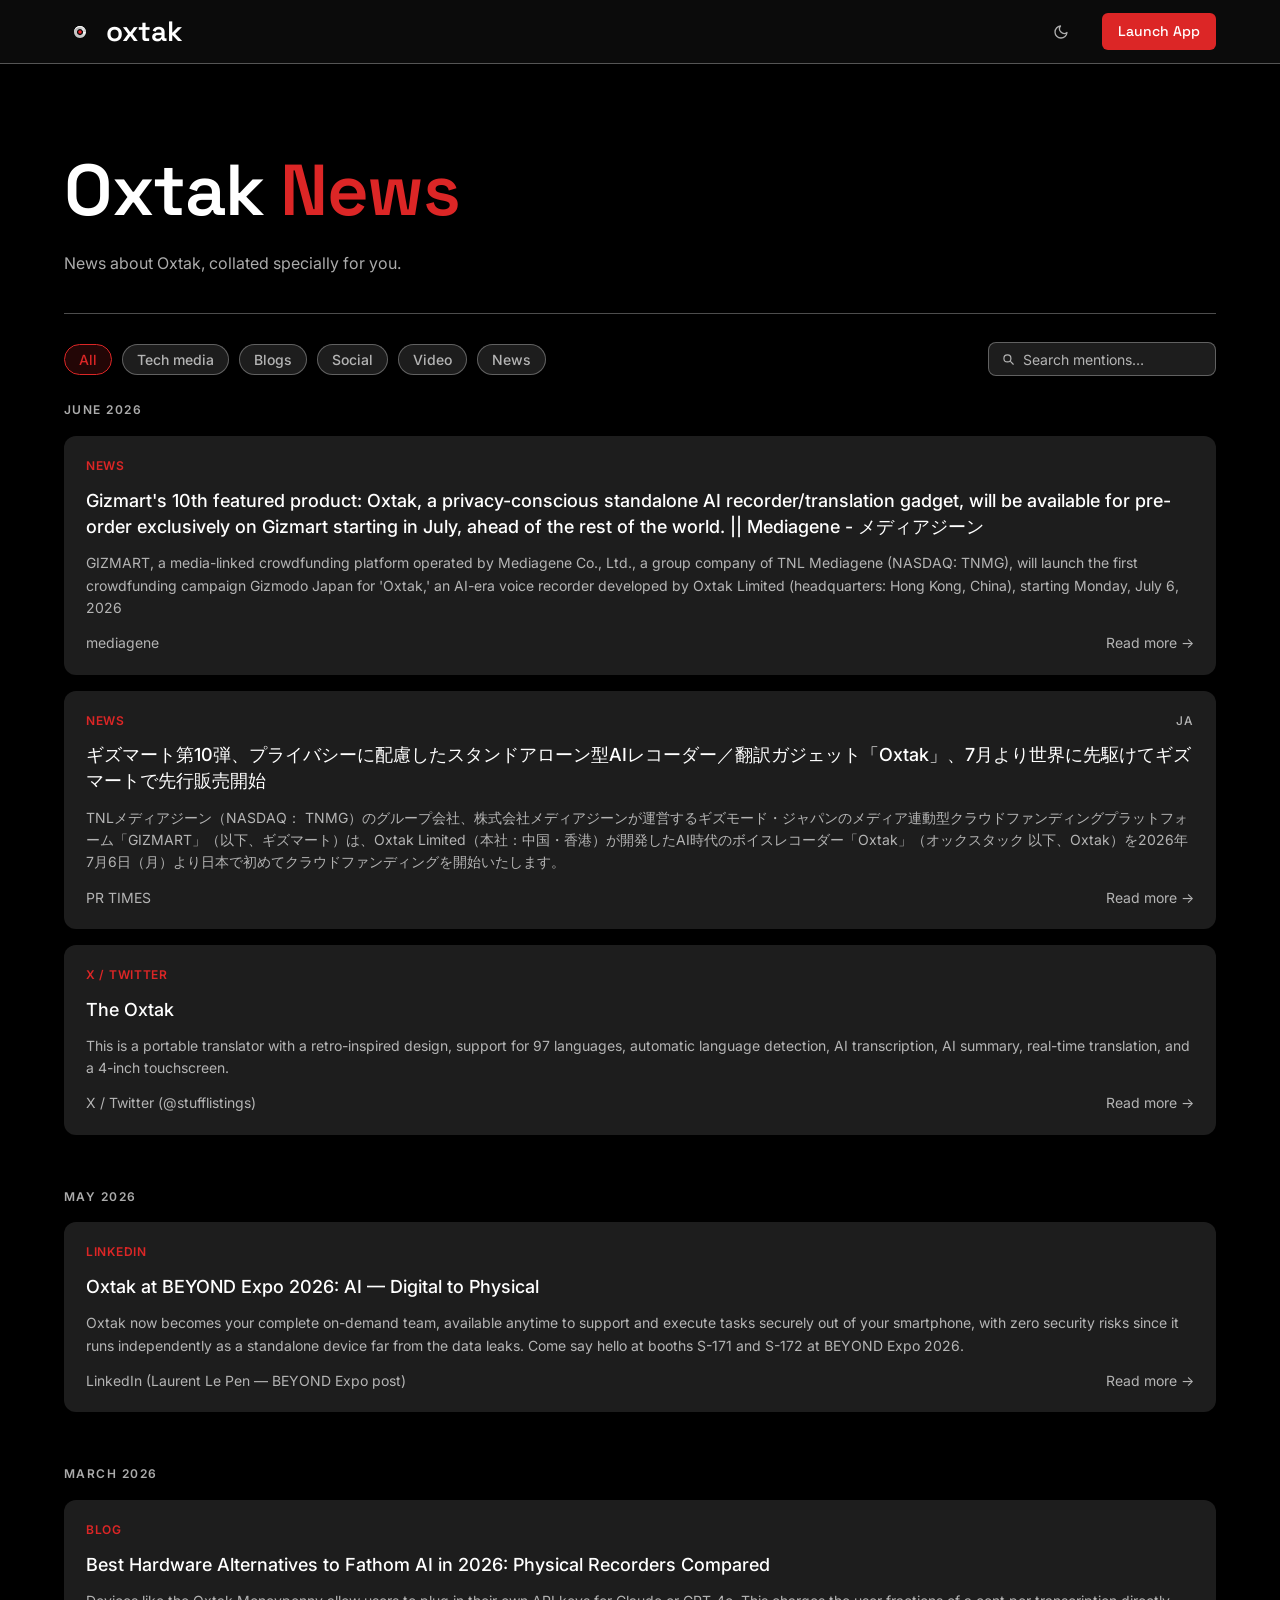
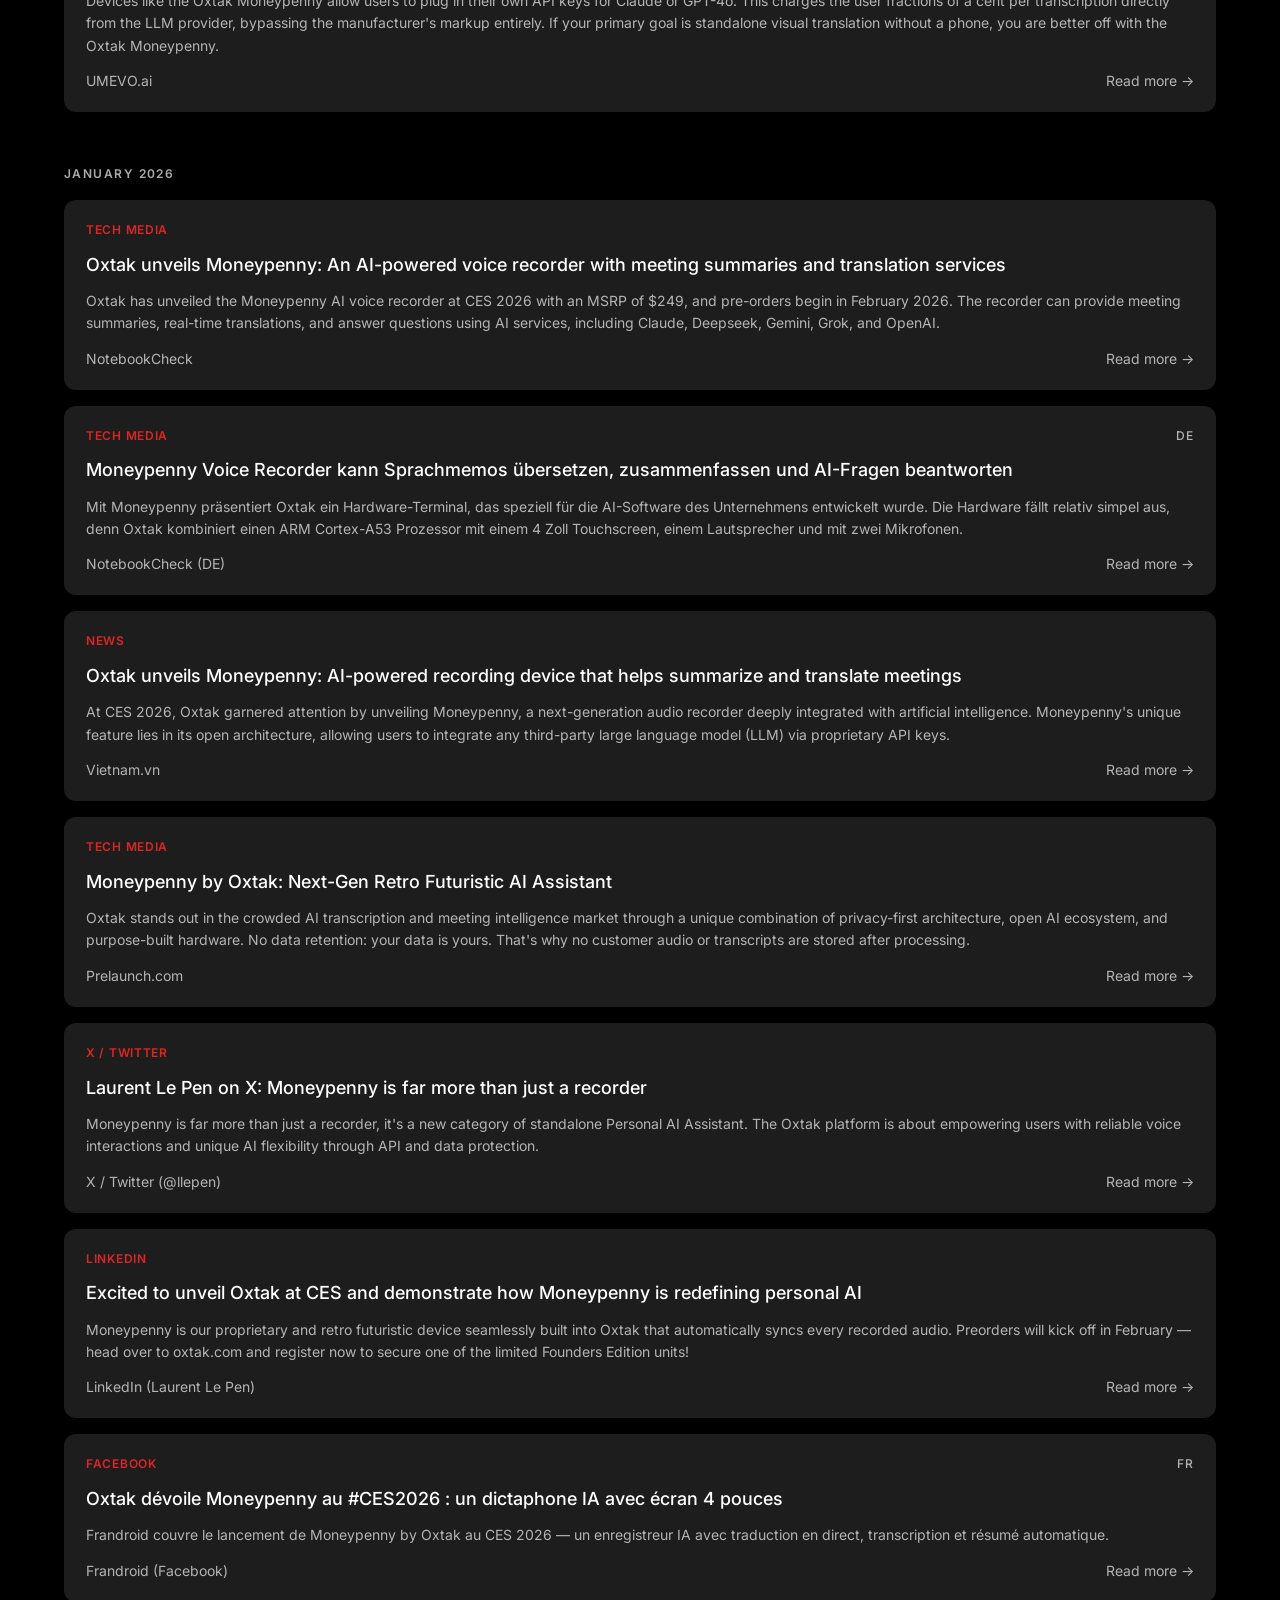
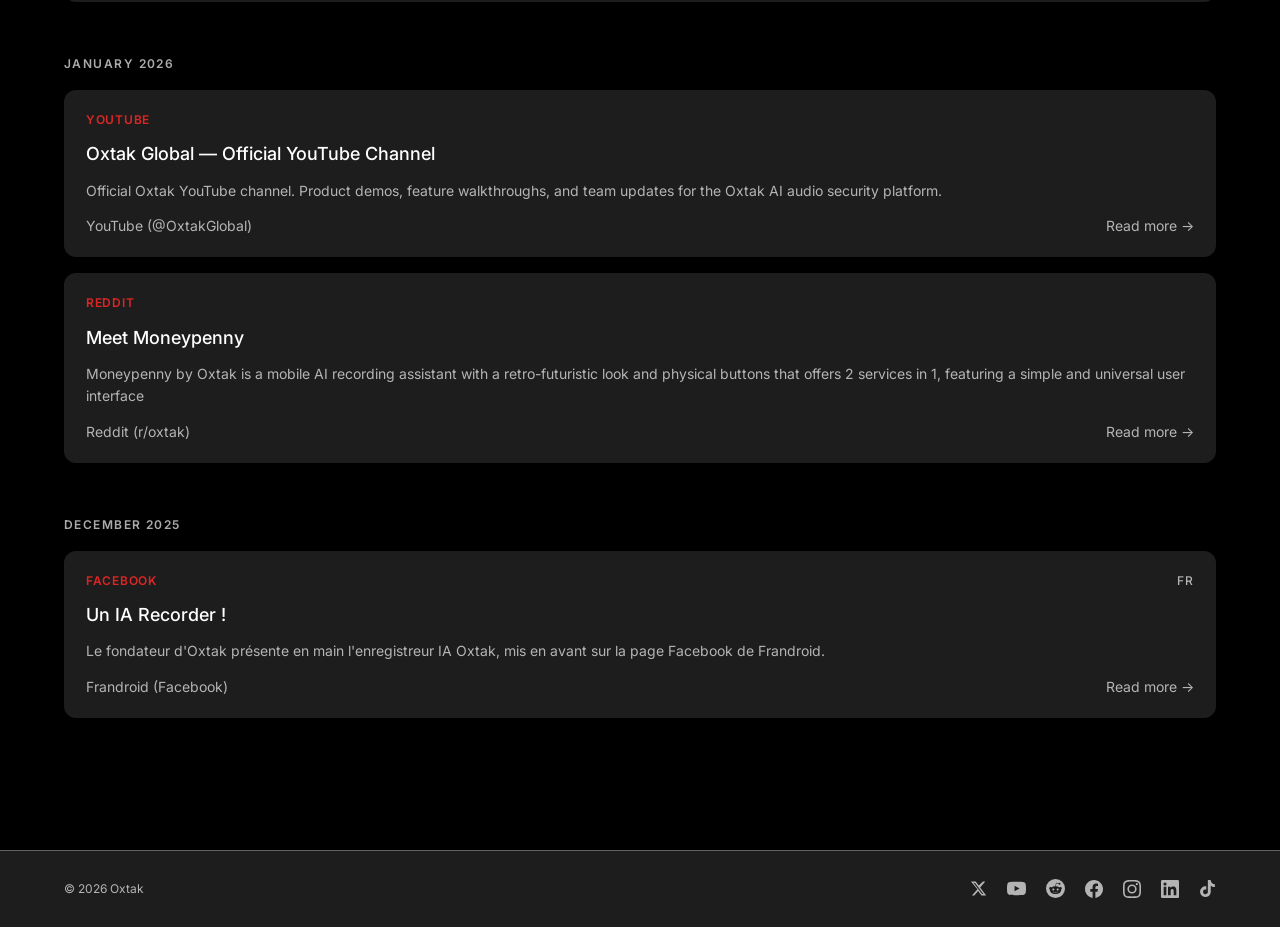
==== docs/index.html @ 86cb24f4 "rename public/ to docs/ for github pages" ====
<!DOCTYPE html>
<html lang="en">
<head>
  <meta charset="UTF-8">
  <meta name="viewport" content="width=device-width, initial-scale=1.0">
  <meta http-equiv="Content-Language" content="en">
  <meta name="google" content="notranslate">
  <title>Oxtak News</title>
  <link rel="preconnect" href="https://fonts.googleapis.com">
  <link rel="preconnect" href="https://fonts.gstatic.com" crossorigin>
  <link href="https://fonts.googleapis.com/css2?family=Inter:wght@300..700&family=Space+Grotesk:wght@300..700&display=swap" rel="stylesheet">
  <link rel="stylesheet" href="style.css">
</head>
<body>

<!-- Nav -->
<nav>
  <a href="https://oxtak.com" class="nav-logo">
    <img src="oxtak_logo.svg" class="logo-img" alt="Oxtak">
    oxtak
  </a>
  <div class="nav-links">
    <button class="theme-toggle" id="themeToggle" aria-label="Switch to light mode">
      <svg class="icon-sun" width="16" height="16" fill="none" viewBox="0 0 24 24" stroke="currentColor" stroke-width="2">
        <circle cx="12" cy="12" r="5"/>
        <path stroke-linecap="round" d="M12 2v2M12 20v2M4.22 4.22l1.42 1.42M18.36 18.36l1.42 1.42M2 12h2M20 12h2M4.22 19.78l1.42-1.42M18.36 5.64l1.42-1.42"/>
      </svg>
      <svg class="icon-moon" width="16" height="16" fill="none" viewBox="0 0 24 24" stroke="currentColor" stroke-width="2" style="display:none">
        <path stroke-linecap="round" stroke-linejoin="round" d="M21 12.79A9 9 0 1111.21 3 7 7 0 0021 12.79z"/>
      </svg>
    </button>
    <a href="https://app.oxtak.com" class="btn-launch">Launch App</a>
  </div>
</nav>

<div class="page">

  <!-- Hero -->
  <section class="hero">
    <div class="hero-eyebrow"></div>
    <h1>Oxtak <span>News</span></h1>
    <p class="hero-sub">
      News about Oxtak, collated specially for you.
    </p>
  </section>

  <!-- Filter bar -->
  <div class="filters">
    <button class="filter-btn active" onclick="setFilter('all',this)">All</button>
    <button class="filter-btn" onclick="setFilter('tech_media',this)">Tech media</button>
    <button class="filter-btn" onclick="setFilter('blog',this)">Blogs</button>
    <button class="filter-btn" onclick="setFilter('social',this)">Social</button>
    <button class="filter-btn" onclick="setFilter('video_youtube',this)">Video</button>
    <button class="filter-btn" onclick="setFilter('news',this)">News</button>
    <div class="filter-spacer"></div>
    <div class="search-wrap">
      <svg width="14" height="14" fill="none" viewBox="0 0 24 24" stroke="currentColor" stroke-width="2">
        <path stroke-linecap="round" stroke-linejoin="round" d="M21 21l-4.35-4.35M17 11A6 6 0 115 11a6 6 0 0112 0z"/>
      </svg>
      <input class="search-input" id="searchInput" type="text"
             placeholder="Search mentions…" oninput="applyFilters()">
    </div>
  </div>

  <!-- Timeline -->
  <div class="timeline" id="timeline"></div>

  <div class="empty-state" id="emptyState">
    <svg width="32" height="32" fill="none" viewBox="0 0 24 24" stroke="currentColor" stroke-width="1.5">
      <path stroke-linecap="round" stroke-linejoin="round" d="M9.172 16.172a4 4 0 015.656 0M9 10h.01M15 10h.01M21 12a9 9 0 11-18 0 9 9 0 0118 0z"/>
    </svg>
    <p>No mentions match your search.</p>
  </div>

</div>

<!-- Footer -->
<footer class="site-footer">
  <div class="page">
    <div class="footer-inner">
      <p class="footer-copy">© 2026 Oxtak</p>
      <div class="footer-socials">
        <a href="https://x.com/OxtakGlobal" class="social-link" target="_blank" rel="noopener noreferrer" aria-label="X">
          <svg width="17" height="17" viewBox="0 0 24 24" fill="currentColor"><path d="M18.244 2.25h3.308l-7.227 8.26 8.502 11.24H16.17l-4.714-6.231-5.401 6.231H2.744l7.73-8.835L1.254 2.25H8.08l4.259 5.623L18.244 2.25zm-1.161 17.52h1.833L7.084 4.126H5.117L17.083 19.77z"/></svg>
        </a>
        <a href="https://www.youtube.com/@OxtakGlobal" class="social-link" target="_blank" rel="noopener noreferrer" aria-label="YouTube">
          <svg width="19" height="19" viewBox="0 0 24 24" fill="currentColor"><path d="M23.498 6.186a3.016 3.016 0 0 0-2.122-2.136C19.505 3.545 12 3.545 12 3.545s-7.505 0-9.377.505A3.017 3.017 0 0 0 .502 6.186C0 8.07 0 12 0 12s0 3.93.502 5.814a3.016 3.016 0 0 0 2.122 2.136c1.871.505 9.376.505 9.376.505s7.505 0 9.377-.505a3.015 3.015 0 0 0 2.122-2.136C24 15.93 24 12 24 12s0-3.93-.502-5.814zM9.545 15.568V8.432L15.818 12l-6.273 3.568z"/></svg>
        </a>
        <a href="https://www.reddit.com/r/oxtak/" class="social-link" target="_blank" rel="noopener noreferrer" aria-label="Reddit">
          <svg width="19" height="19" viewBox="0 0 24 24" fill="currentColor"><path d="M12 0A12 12 0 0 0 0 12a12 12 0 0 0 12 12 12 12 0 0 0 12-12A12 12 0 0 0 12 0zm5.01 4.744c.688 0 1.25.561 1.25 1.249a1.25 1.25 0 0 1-2.498.056l-2.597-.547-.8 3.747c1.824.07 3.48.632 4.674 1.488.308-.309.73-.491 1.207-.491.968 0 1.754.786 1.754 1.754 0 .716-.435 1.333-1.01 1.614a3.111 3.111 0 0 1 .042.52c0 2.694-3.13 4.87-7.004 4.87-3.874 0-7.004-2.176-7.004-4.87 0-.183.015-.366.043-.534A1.748 1.748 0 0 1 4.028 12c0-.968.786-1.754 1.754-1.754.463 0 .898.196 1.207.49 1.207-.883 2.878-1.43 4.744-1.487l.885-4.182a.342.342 0 0 1 .14-.197.35.35 0 0 1 .238-.042l2.906.617a1.214 1.214 0 0 1 1.108-.701zM9.25 12C8.561 12 8 12.562 8 13.25c0 .687.561 1.248 1.25 1.248.687 0 1.248-.561 1.248-1.249 0-.688-.561-1.249-1.249-1.249zm5.5 0c-.687 0-1.248.561-1.248 1.25 0 .687.561 1.248 1.249 1.248.688 0 1.249-.561 1.249-1.249 0-.687-.562-1.249-1.25-1.249zm-5.466 3.99a.327.327 0 0 0-.231.094.33.33 0 0 0 0 .463c.842.842 2.484.913 2.961.913.477 0 2.105-.056 2.961-.913a.361.361 0 0 0 .029-.463.33.33 0 0 0-.464 0c-.547.533-1.684.73-2.512.73-.828 0-1.979-.196-2.512-.73a.326.326 0 0 0-.232-.095z"/></svg>
        </a>
        <a href="https://www.facebook.com/oxtak" class="social-link" target="_blank" rel="noopener noreferrer" aria-label="Facebook">
          <svg width="18" height="18" viewBox="0 0 24 24" fill="currentColor"><path d="M24 12.073c0-6.627-5.373-12-12-12s-12 5.373-12 12c0 5.99 4.388 10.954 10.125 11.854v-8.385H7.078v-3.47h3.047V9.43c0-3.007 1.792-4.669 4.533-4.669 1.312 0 2.686.235 2.686.235v2.953H15.83c-1.491 0-1.956.925-1.956 1.874v2.25h3.328l-.532 3.47h-2.796v8.385C19.612 23.027 24 18.062 24 12.073z"/></svg>
        </a>
        <a href="https://www.instagram.com/oxtak" class="social-link" target="_blank" rel="noopener noreferrer" aria-label="Instagram">
          <svg width="18" height="18" viewBox="0 0 24 24" fill="currentColor"><path d="M12 2.163c3.204 0 3.584.012 4.85.07 3.252.148 4.771 1.691 4.919 4.919.058 1.265.069 1.645.069 4.849 0 3.205-.012 3.584-.069 4.849-.149 3.225-1.664 4.771-4.919 4.919-1.266.058-1.644.07-4.85.07-3.204 0-3.584-.012-4.849-.07-3.26-.149-4.771-1.699-4.919-4.92-.058-1.265-.07-1.644-.07-4.849 0-3.204.013-3.583.07-4.849.149-3.227 1.664-4.771 4.919-4.919 1.266-.057 1.645-.069 4.849-.069zM12 0C8.741 0 8.333.014 7.053.072 2.695.272.273 2.69.073 7.052.014 8.333 0 8.741 0 12c0 3.259.014 3.668.072 4.948.2 4.358 2.618 6.78 6.98 6.98C8.333 23.986 8.741 24 12 24c3.259 0 3.668-.014 4.948-.072 4.354-.2 6.782-2.618 6.979-6.98.059-1.28.073-1.689.073-4.948 0-3.259-.014-3.667-.072-4.947-.196-4.354-2.617-6.78-6.979-6.98C15.668.014 15.259 0 12 0zm0 5.838a6.162 6.162 0 1 0 0 12.324 6.162 6.162 0 0 0 0-12.324zM12 16a4 4 0 1 1 0-8 4 4 0 0 1 0 8zm6.406-11.845a1.44 1.44 0 1 0 0 2.881 1.44 1.44 0 0 0 0-2.881z"/></svg>
        </a>
        <a href="https://www.linkedin.com/company/oxtakglobal/" class="social-link" target="_blank" rel="noopener noreferrer" aria-label="LinkedIn">
          <svg width="18" height="18" viewBox="0 0 24 24" fill="currentColor"><path d="M20.447 20.452h-3.554v-5.569c0-1.328-.027-3.037-1.852-3.037-1.853 0-2.136 1.445-2.136 2.939v5.667H9.351V9h3.414v1.561h.046c.477-.9 1.637-1.85 3.37-1.85 3.601 0 4.267 2.37 4.267 5.455v6.286zM5.337 7.433a2.062 2.062 0 0 1-2.063-2.065 2.064 2.064 0 1 1 2.063 2.065zm1.782 13.019H3.555V9h3.564v11.452zM22.225 0H1.771C.792 0 0 .774 0 1.729v20.542C0 23.227.792 24 1.771 24h20.451C23.2 24 24 23.227 24 22.271V1.729C24 .774 23.2 0 22.222 0h.003z"/></svg>
        </a>
        <a href="https://www.tiktok.com/@oxtakglobal" class="social-link" target="_blank" rel="noopener noreferrer" aria-label="TikTok">
          <svg width="17" height="17" viewBox="0 0 24 24" fill="currentColor"><path d="M12.525.02c1.31-.02 2.61-.01 3.91-.02.08 1.53.63 3.09 1.75 4.17 1.12 1.11 2.7 1.62 4.24 1.79v4.03c-1.44-.05-2.89-.35-4.2-.97-.57-.26-1.1-.59-1.62-.93-.01 2.92.01 5.84-.02 8.75-.08 1.4-.54 2.79-1.35 3.94-1.31 1.92-3.58 3.17-5.91 3.21-1.43.08-2.86-.31-4.08-1.03-2.02-1.19-3.44-3.37-3.65-5.71-.02-.5-.03-1-.01-1.49.18-1.9 1.12-3.72 2.58-4.96 1.66-1.44 3.98-2.13 6.15-1.72.02 1.48-.04 2.96-.04 4.44-.99-.32-2.15-.23-3.02.37-.63.41-1.11 1.04-1.36 1.75-.21.51-.15 1.07-.14 1.61.24 1.64 1.82 3.02 3.5 2.87 1.12-.01 2.19-.66 2.77-1.61.19-.33.4-.67.41-1.06.1-1.79.06-3.57.07-5.36.01-4.03-.01-8.05.02-12.07z"/></svg>
        </a>
      </div>
    </div>
  </div>
</footer>

<!-- Data file generated by build_blog.py (do not edit manually) -->
<script src="oxtak_data.js"></script>

<!-- Page logic -->
<script src="app.js"></script>

</body>
</html>
---- docs/style.css ----
:root {
  --bg:           #000000;
  --bg2:          #1d1d1d;
  --bg3:          #1d1d1d67;
  --border:       rgba(255,255,255,0.3);
  --border-hover: rgba(255,255,255,0.67);
  --red:          #dc2626;
  --red-dim:      rgba(232,40,42,0.15);
  --white:        #ffffff;
  --white-btn:    #ffffff;
  --muted:        rgba(255,255,255,0.67);
  --font:         "Inter", sans-serif;
  --font-heading: "Space Grotesk", sans-serif;
  --mono:         'SF Mono', 'Fira Code', Consolas, monospace;
}

/* --- Light mode --- */
html.light {
  --bg:           #FFFFFF;
  --bg2:          #FAFAFA;
  --bg3:          #fafafa67;
  --border:       rgba(0,0,0,0.12);
  --border-hover: rgba(0,0,0,0.35);
  --red-dim:      rgba(220,38,38,0.10);
  --white:        #1A1A1A;
  --white-btn:    #ffffff;
  --muted:        #525252;
}

*, *::before, *::after {
  box-sizing: border-box;
  margin: 0;
  padding: 0;
}

html {
  scroll-behavior: smooth;
}

body {
  background: var(--bg);
  color: var(--white);
  font-family: var(--font);
  font-size: 14px;
  line-height: 1.65;
  -webkit-font-smoothing: antialiased;
}

/* --- Nav --- */
nav {
  font-family: var(--font-heading);
  position: sticky;
  top: 0;
  z-index: 100;
  background: var(--bg3);
  backdrop-filter: blur(4px);
  -webkit-backdrop-filter: blur(12px);
  border-bottom: 0.5px solid var(--border);
  display: flex;
  align-items: center;
  justify-content: space-between;
  padding: 0 clamp(1.5rem, 5vw, 4rem);
  height: 64px;
}

.nav-logo {
  display: flex;
  align-items: center;
  gap: 10px;
  text-decoration: none;
  color: var(--white);
  font-size: 28px;
  font-weight: 600;
  letter-spacing: -0.3px;
}

.logo-img {
  height: 32px;
  width: auto;
  flex-shrink: 0;
}

.nav-links {
  display: flex;
  gap: 1.5rem;
  align-items: center;
  opacity: 1;
}

.nav-links a {
  color: var(--muted);
  text-decoration: none;
  font-size: 14px;
  transition: color .15s;
}

.nav-links a:hover {
  color: var(--white-btn);
}

.theme-toggle {
  background: none;
  border: 0;
  color: var(--muted);
  width: 34px;
  height: 34px;
  border-radius: 8px;
  cursor: pointer;
  display: flex;
  align-items: center;
  justify-content: center;
  flex-shrink: 0;
}

.theme-toggle:hover {
  color: var(--white);
  background: var(--border);
  opacity: 0.67;
}

.nav-links .btn-launch {
  background: var(--red);
  color: var(--white-btn);
  padding: 7px 16px;
  border-radius: 6px;
  font-size: 14px;
  font-weight: 500;
}

.nav-links .btn-launch:hover {
  opacity: 0.9;
}

/* --- Page wrapper --- */
.page {
  max-width: 1320px;
  margin: 0 auto;
  padding: 0 clamp(1.5rem, 5vw, 4rem);
}

/* --- Hero --- */
.hero {
  padding: 64px 0 36px;
  border-bottom: 0.5px solid var(--border);
}

.hero-eyebrow {  /* currently not in use */
  display: inline-flex;
  align-items: center;
  gap: 8px;
  font-size: 18px;
  font-weight: 500;
  letter-spacing: 0.12em;
  text-transform: uppercase;
  color: var(--red);
  margin-bottom: 8px;
}

.hero h1 {
  font-family: var(--font-heading);
  font-size: 72px;
  font-weight: 600;
  letter-spacing: -1.5px;
  line-height: 1.1;
  color: var(--white);
  margin-bottom: 20px;
}

.hero h1 span {
  color: var(--red);
}

.hero-sub {
  font-size: 16px;
  color: var(--muted);
  max-width: 580px;
  line-height: 1.7;
}

/* --- Filter bar --- */
.filters {
  display: flex;
  align-items: center;
  gap: 10px;
  padding: 28px 0 24px;
  flex-wrap: wrap;
}

.filter-btn {
  background: var(--bg2);
  border: 0.5px solid var(--border);
  color: var(--muted);
  font-size: 14px;
  font-weight: 500;
  padding: 6px 14px;
  border-radius: 100px;
  cursor: pointer;
  transition: all 0.15s;
  font-family: var(--font);
  white-space: nowrap;
}

.filter-btn:hover {
  border-color: var(--border-hover);
  color: var(--white);
}

.filter-btn.active {
  background: var(--red-dim);
  border-color: var(--red);
  color: var(--red);
}

.filter-spacer {
  flex: 1;
}

.search-wrap {
  display: flex;
  align-items: center;
  gap: 8px;
  background: var(--bg2);
  border: 0.5px solid var(--border);
  border-radius: 8px;
  padding: 0 12px;
  height: 34px;
  transition: border-color 0.15s;
}

.search-wrap:focus-within {
  border-color: var(--border-hover);
}

.search-wrap svg {
  color: var(--muted);
  flex-shrink: 0;
}

.search-input {
  background: transparent;
  border: none;
  outline: none;
  color: var(--white);
  font-size: 14px;
  font-family: var(--font);
  width: 180px;
}

.search-input::placeholder {
  color: var(--muted);
}

/* --- Timeline / cards --- */
.timeline {
  padding-bottom: 80px;
}

.timeline-group {
  margin-bottom: 52px;
}

.timeline-month {
  font-size: 12px;
  font-weight: 600;
  letter-spacing: 0.12em;
  text-transform: uppercase;
  color: var(--muted);
  margin-bottom: 16px;
  display: flex;
  align-items: center;
  gap: 12px;
}

.card-grid {
  display: grid;
  grid-template-columns: repeat(auto-fill, minmax(min(700px, 100%), 1fr));
  gap: 16px;
}

.mention-card {
  background: var(--bg2);
  border-radius: 12px;
  padding: 20px 22px;
  text-decoration: none;
  display: flex;
  flex-direction: column;
  gap: 12px;
  transition: transform 0.1s;
  cursor: pointer;
}

.mention-card:hover {
  transform: translateY(-1.67px);
}

.card-header {
  display: flex;
  align-items: center;
  gap: 10px;
}

.source-badge {
  display: inline-flex;
  align-items: center;
  gap: 5px;
  font-size: 12px;
  font-weight: 600;
  letter-spacing: 0.06em;
  text-transform: uppercase;
  color: var(--red);
}

.lang-tag {
  margin-left: auto;
  font-size: 12px;
  font-weight: 500;
  color: var(--muted);
  letter-spacing: 0.08em;
  text-transform: uppercase;
}

.card-title {
  font-size: 18px;
  font-weight: 500;
  color: var(--white);
  line-height: 1.45;
  display: -webkit-box;
  -webkit-line-clamp: 2;
  -webkit-box-orient: vertical;
  overflow: hidden;
}

.card-snippet {
  font-size: 14px;
  color: var(--muted);
  line-height: 1.6;
  display: -webkit-box;
  -webkit-line-clamp: 3;
  -webkit-box-orient: vertical;
  overflow: hidden;
}

.card-footer {
  display: flex;
  align-items: center;
  justify-content: space-between;
  margin-top: auto;
}

.card-source {
  font-size: 14px;
  color: var(--muted);
}

.card-arrow {
  color: var(--muted);
  font-size: 14px;
}

.mention-card:hover .card-arrow {
  color: var(--white);
}

/* --- Empty state --- */
.empty-state {
  text-align: center;
  padding: 72px 0;
  color: var(--muted);
  display: none;
}

.empty-state svg {
  margin-bottom: 16px;
  opacity: 0.3;
}

.empty-state p {
  font-size: 14px;
}

/* --- Footer --- */
.site-footer {
  background: var(--bg2);
  border-top: 0.5px solid var(--border);
}

.footer-inner {
  display: flex;
  align-items: center;
  justify-content: space-between;
  flex-wrap: wrap;
  gap: 16px;
  padding: 28px 0;
}

.footer-copy {
  font-size: 12px;
  color: var(--muted);
}

.footer-socials {
  display: flex;
  align-items: center;
  gap: 20px;
}

.social-link {
  color: var(--muted);
  display: flex;
  align-items: center;
  text-decoration: none;
  transition: color 0.15s;
}

.social-link:hover {
  color: var(--white);
}

/* --- Responsive --- */
@media (max-width: 900px) {
  .hero h1 {
    font-size: 52px;
    letter-spacing: -1px;
  }
  .card-grid {
    grid-template-columns: 1fr;
  }
}

@media (max-width: 680px) {
  .nav-links a:not(.btn-launch) {
    display: none;
  }
  .hero {
    padding: 48px 0 36px;
  }
  .hero h1 {
    font-size: 40px;
    font-weight: 600;
  }
  .filters {
    gap: 8px;
  }
  .filter-spacer {
    display: none;
  }
  .search-wrap {
    width: 100%;
  }
  .search-input {
    width: 100%;
  }
}
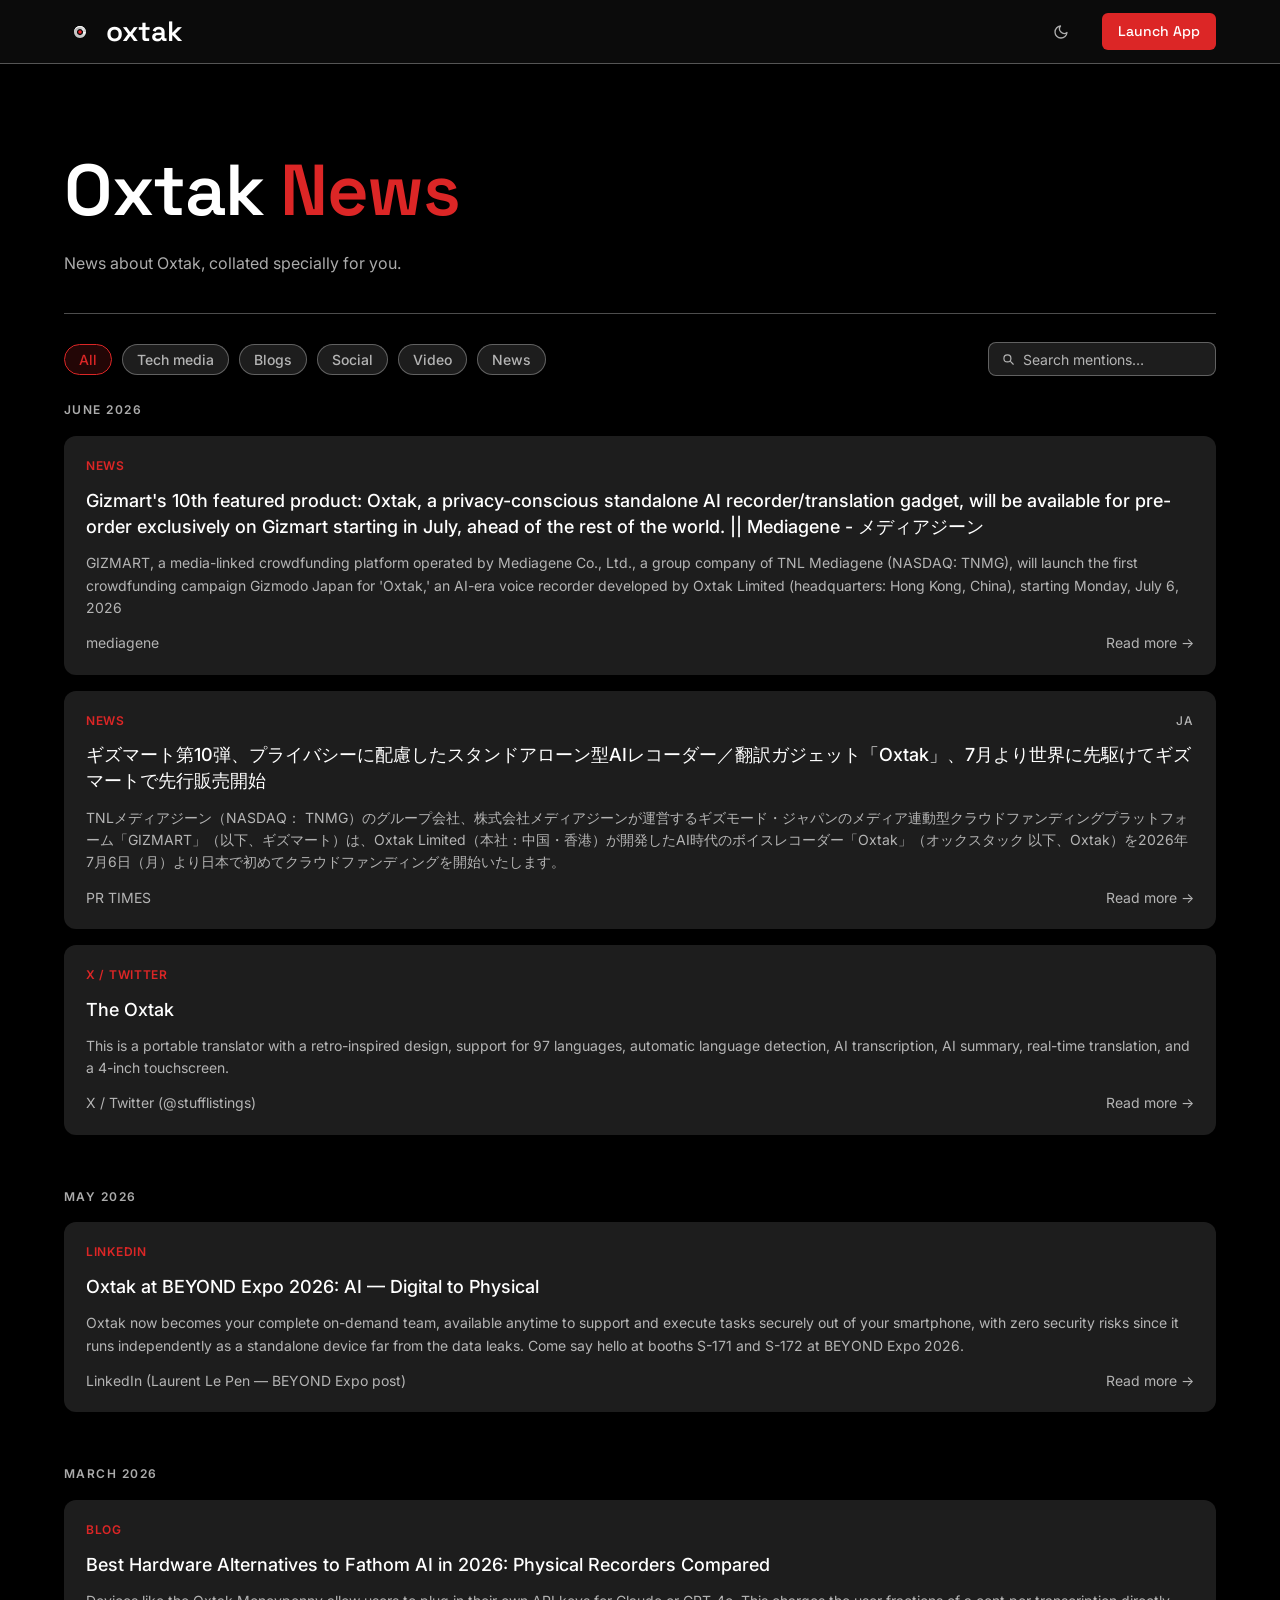
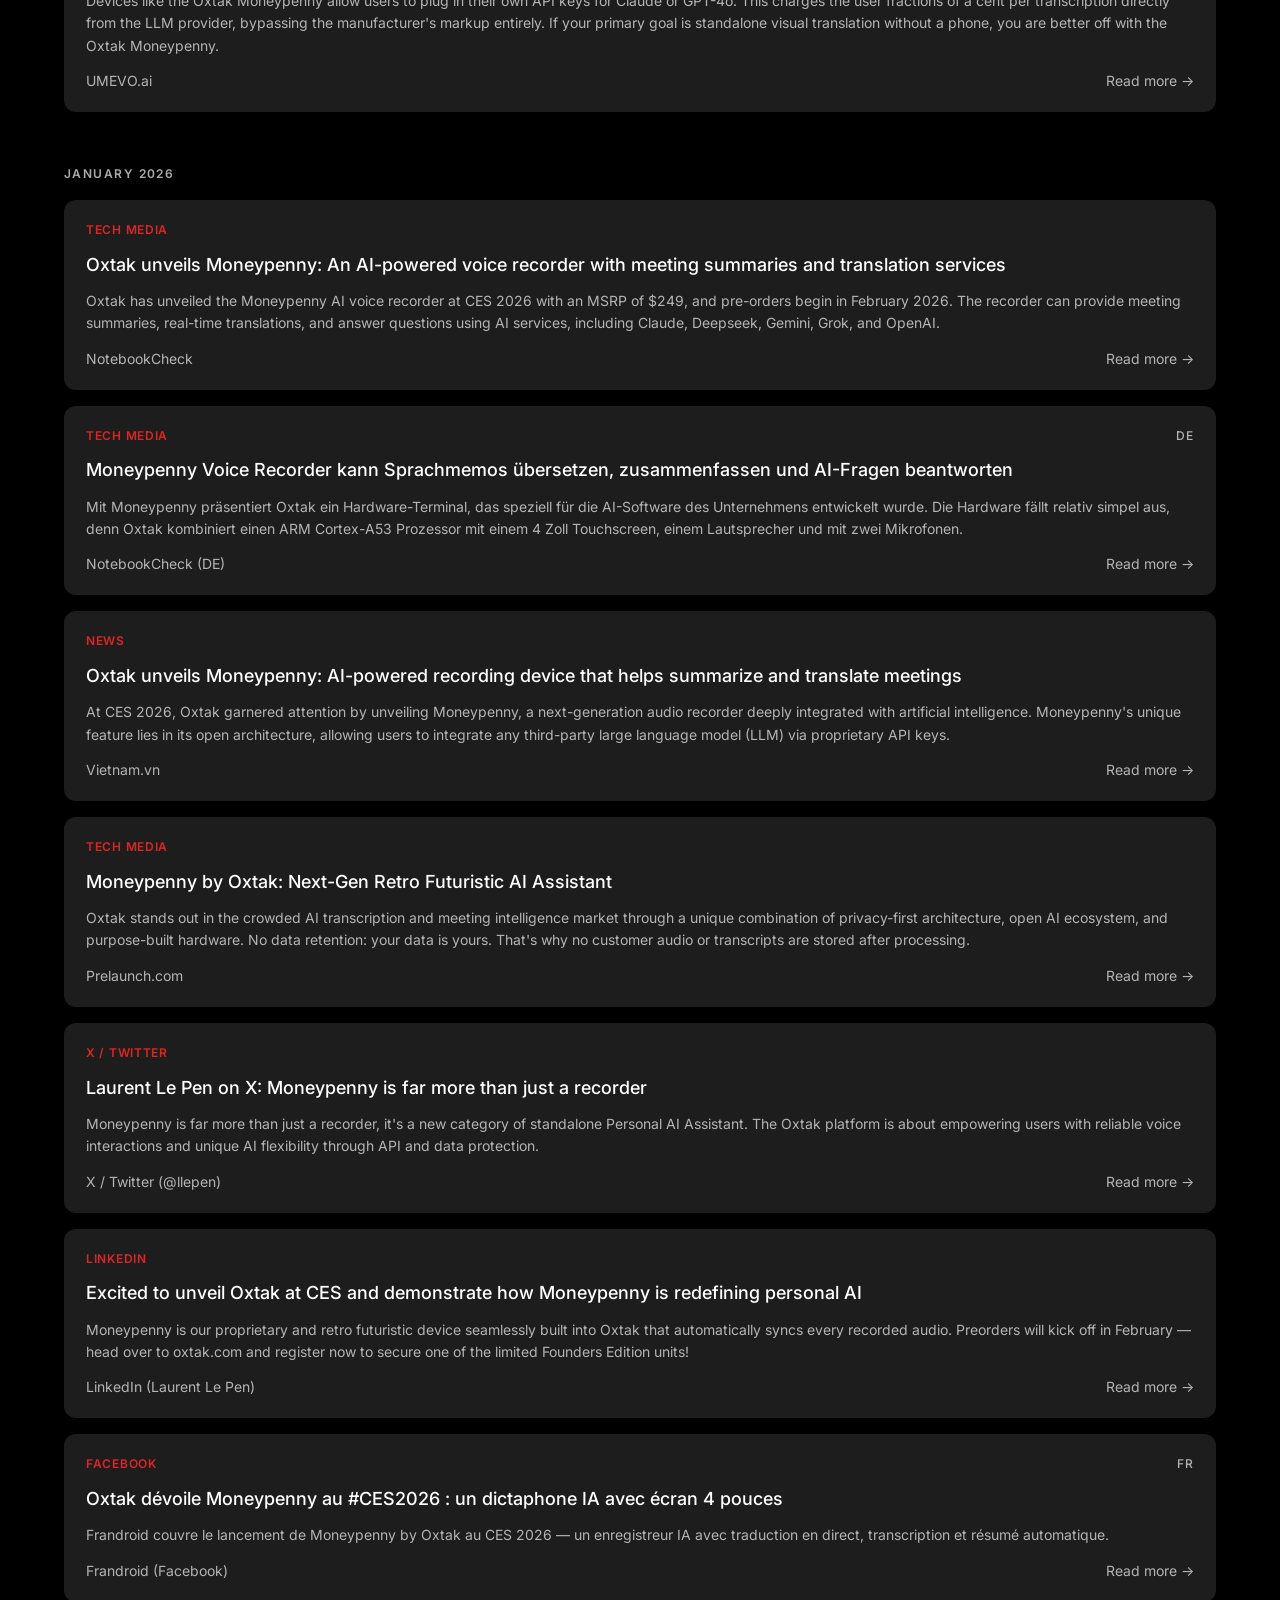
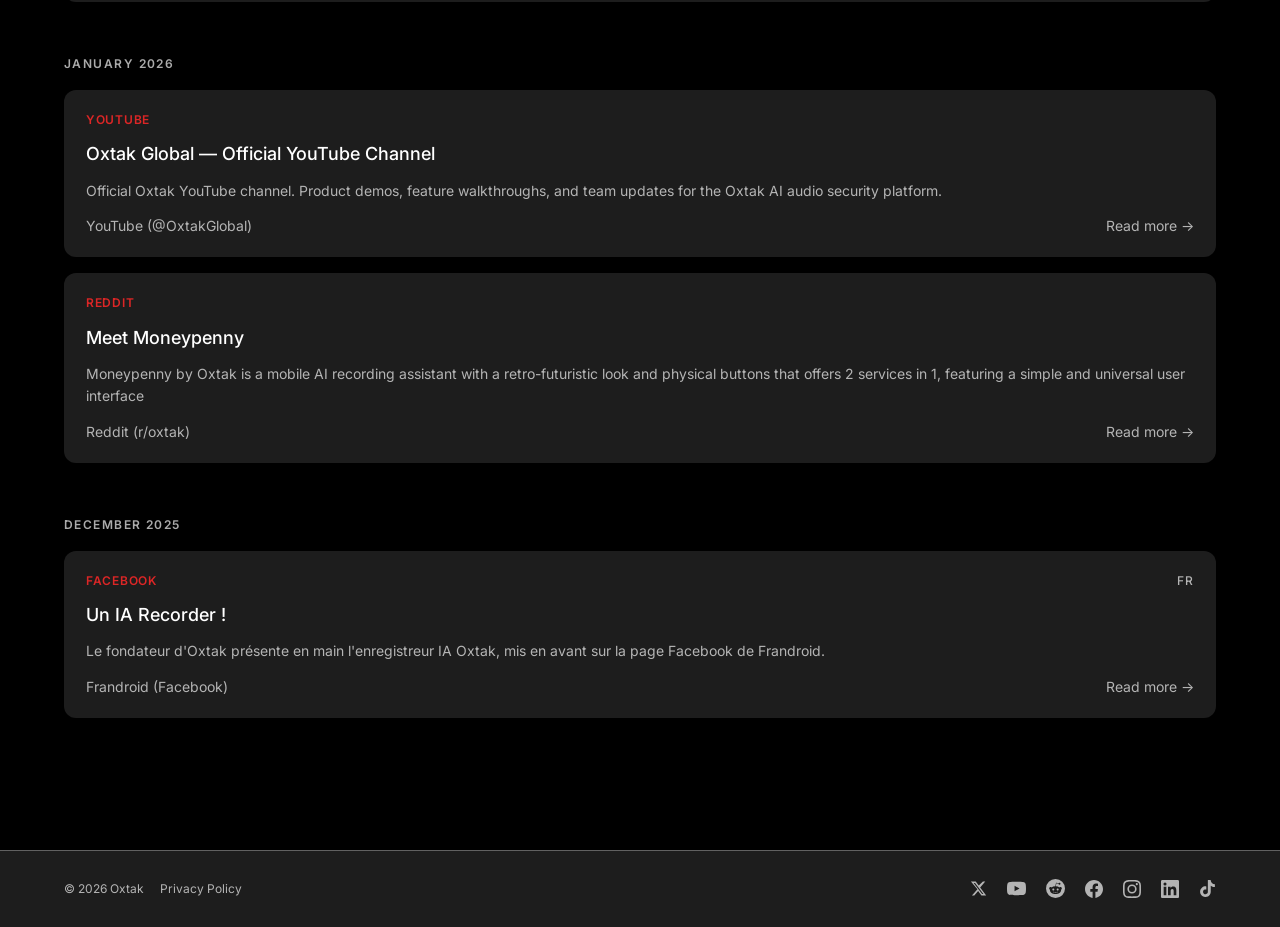
==== commit 0f820195: "added privacy policy in footer" ====
--- a/docs/index.html
+++ b/docs/index.html
@@ -78,7 +78,10 @@
 <footer class="site-footer">
   <div class="page">
     <div class="footer-inner">
-      <p class="footer-copy">© 2026 Oxtak</p>
+      <div style="display:flex;align-items:center;gap:16px;">
+        <p class="footer-copy">© 2026 Oxtak</p>
+        <a href="https://oxtak.com/policies/privacy-policy" class="footer-copy" style="text-decoration:none;">Privacy Policy</a>
+      </div>
       <div class="footer-socials">
         <a href="https://x.com/OxtakGlobal" class="social-link" target="_blank" rel="noopener noreferrer" aria-label="X">
           <svg width="17" height="17" viewBox="0 0 24 24" fill="currentColor"><path d="M18.244 2.25h3.308l-7.227 8.26 8.502 11.24H16.17l-4.714-6.231-5.401 6.231H2.744l7.73-8.835L1.254 2.25H8.08l4.259 5.623L18.244 2.25zm-1.161 17.52h1.833L7.084 4.126H5.117L17.083 19.77z"/></svg>
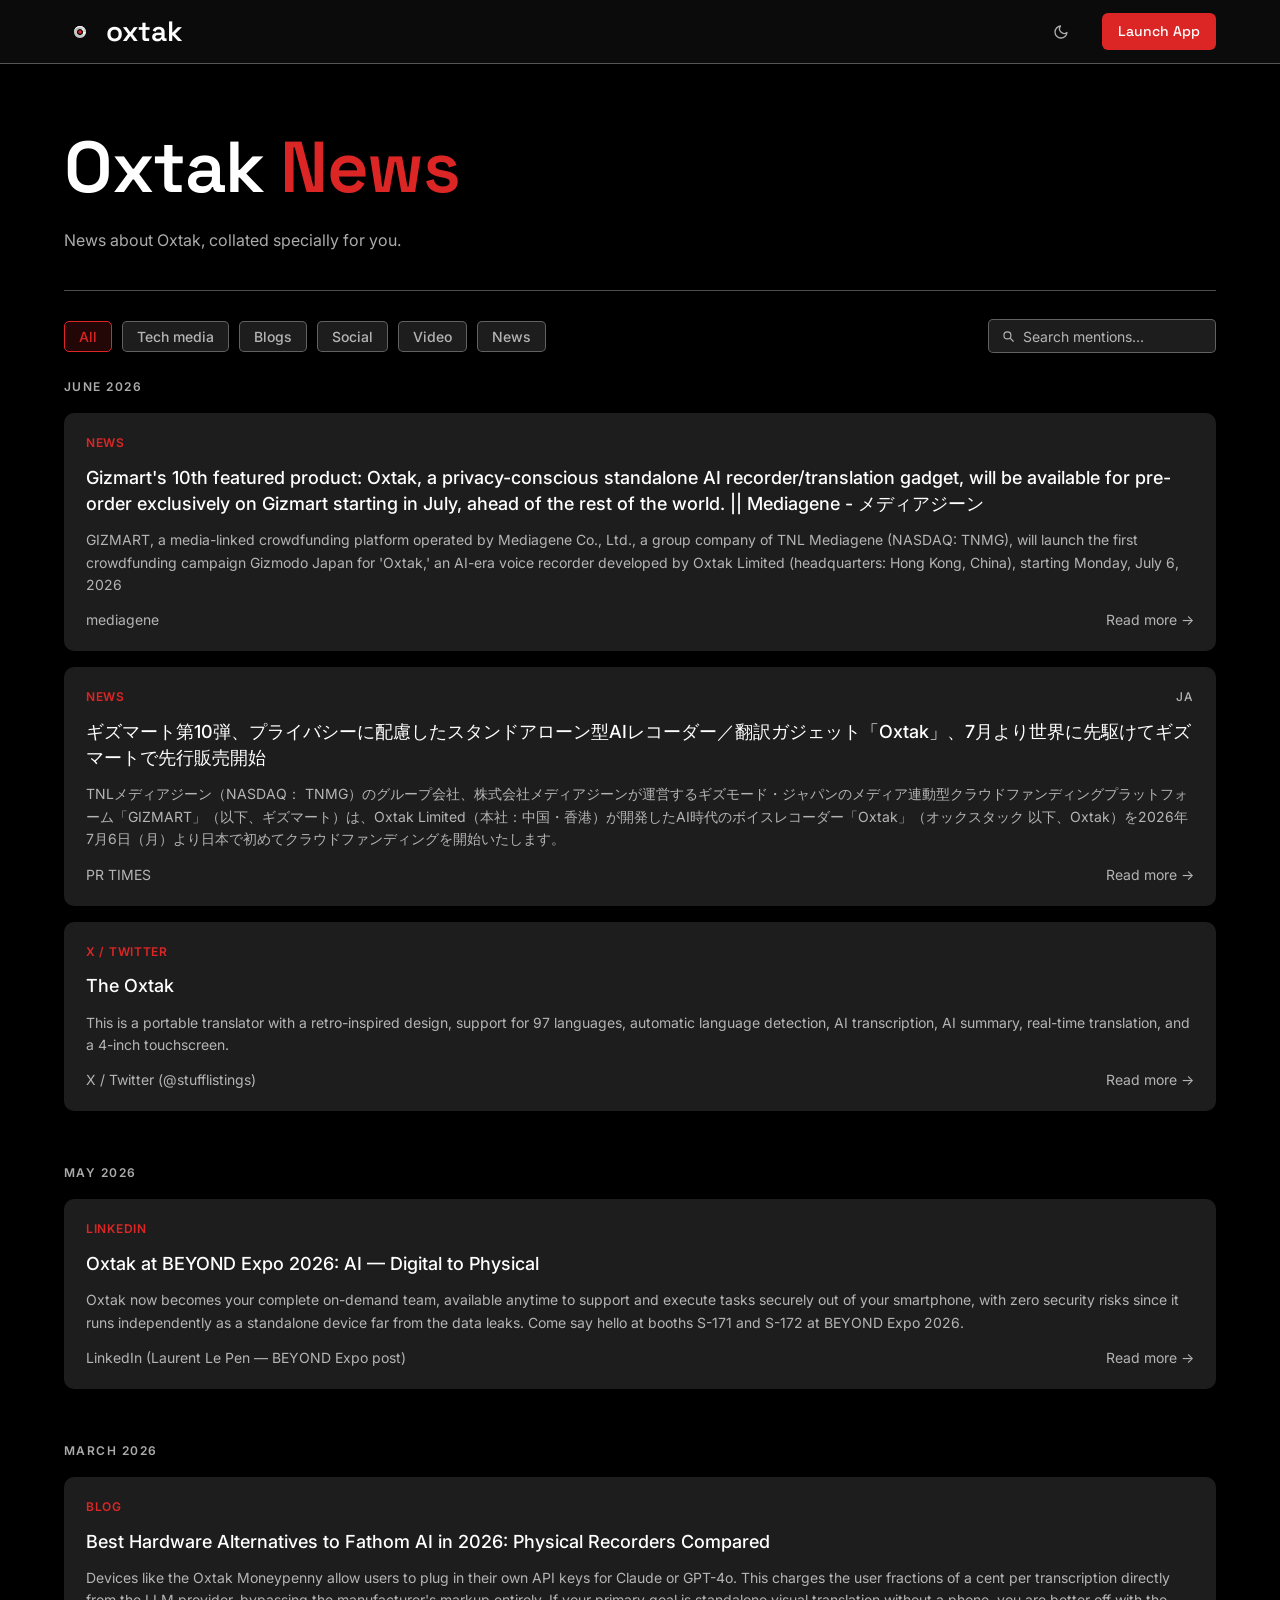
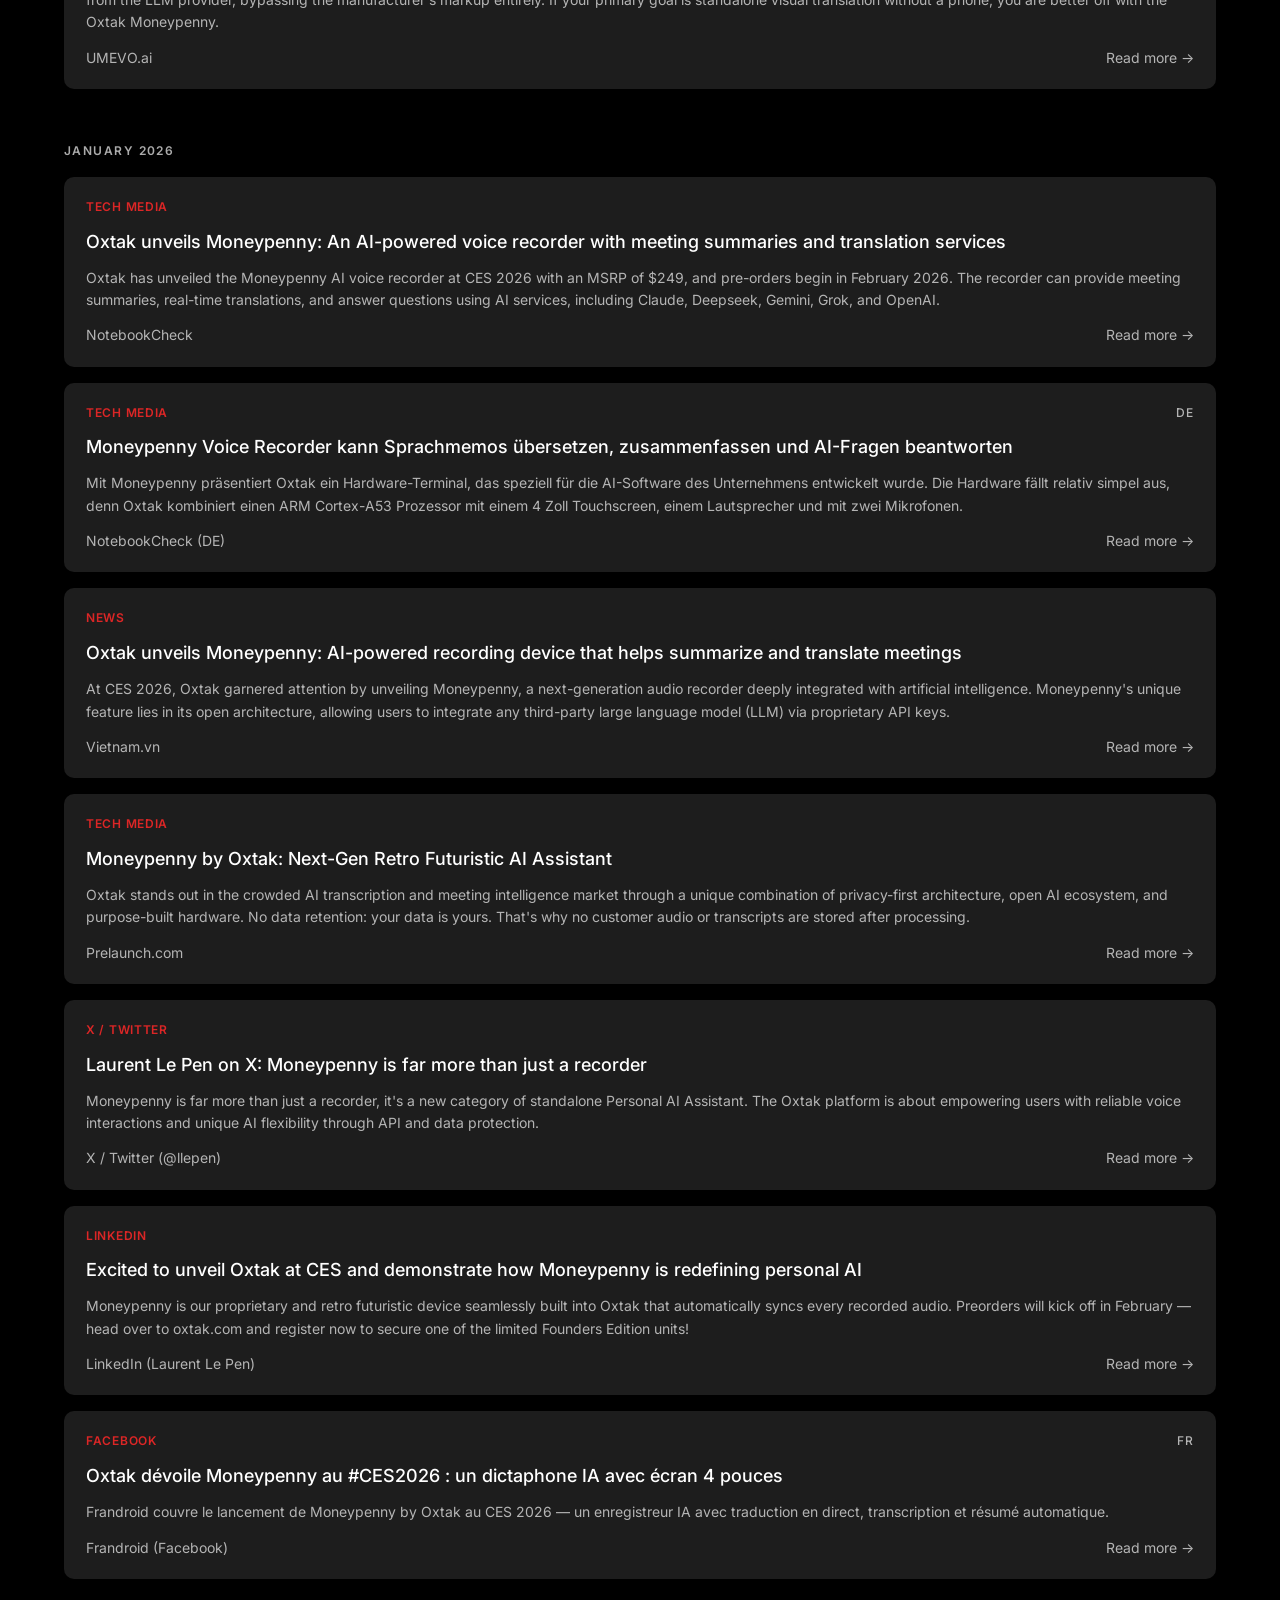
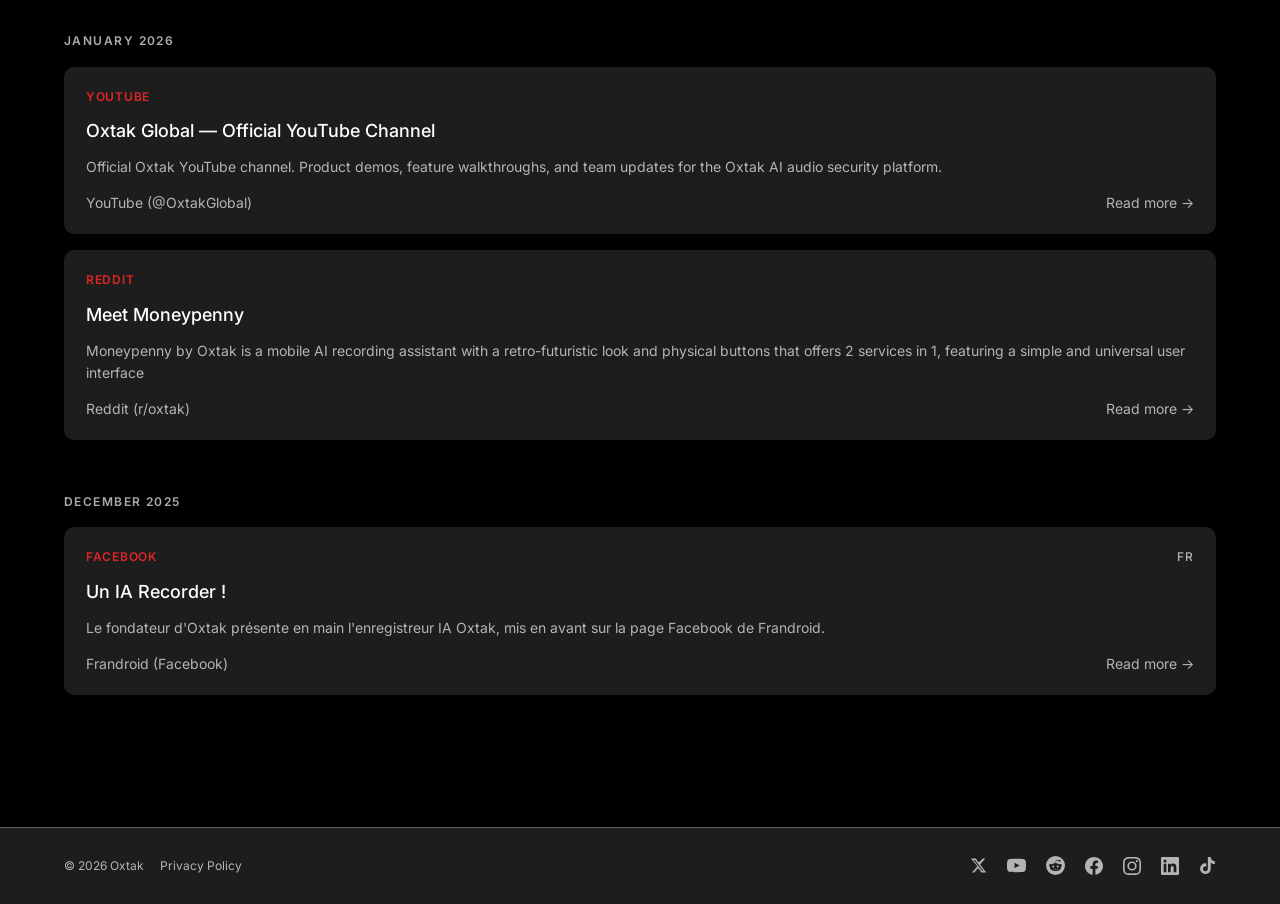
==== commit 28d5460e: "updated corner radius" ====
--- a/docs/index.html
+++ b/docs/index.html
@@ -37,7 +37,7 @@
 
   <!-- Hero -->
   <section class="hero">
-    <div class="hero-eyebrow"></div>
+    <!-- <div class="hero-eyebrow">NOT_IN_USE</div> -->
     <h1>Oxtak <span>News</span></h1>
     <p class="hero-sub">
       News about Oxtak, collated specially for you.
--- a/docs/style.css
+++ b/docs/style.css
@@ -1,3 +1,4 @@
+/* --- Dark mode --- */
 :root {
   --bg:           #000000;
   --bg2:          #1d1d1d;
@@ -193,7 +194,7 @@
   font-size: 14px;
   font-weight: 500;
   padding: 6px 14px;
-  border-radius: 100px;
+  border-radius: 5px;
   cursor: pointer;
   transition: all 0.15s;
   font-family: var(--font);
@@ -221,7 +222,7 @@
   gap: 8px;
   background: var(--bg2);
   border: 0.5px solid var(--border);
-  border-radius: 8px;
+  border-radius: 5px;
   padding: 0 12px;
   height: 34px;
   transition: border-color 0.15s;
@@ -279,7 +280,7 @@
 
 .mention-card {
   background: var(--bg2);
-  border-radius: 12px;
+  border-radius: 10px;
   padding: 20px 22px;
   text-decoration: none;
   display: flex;
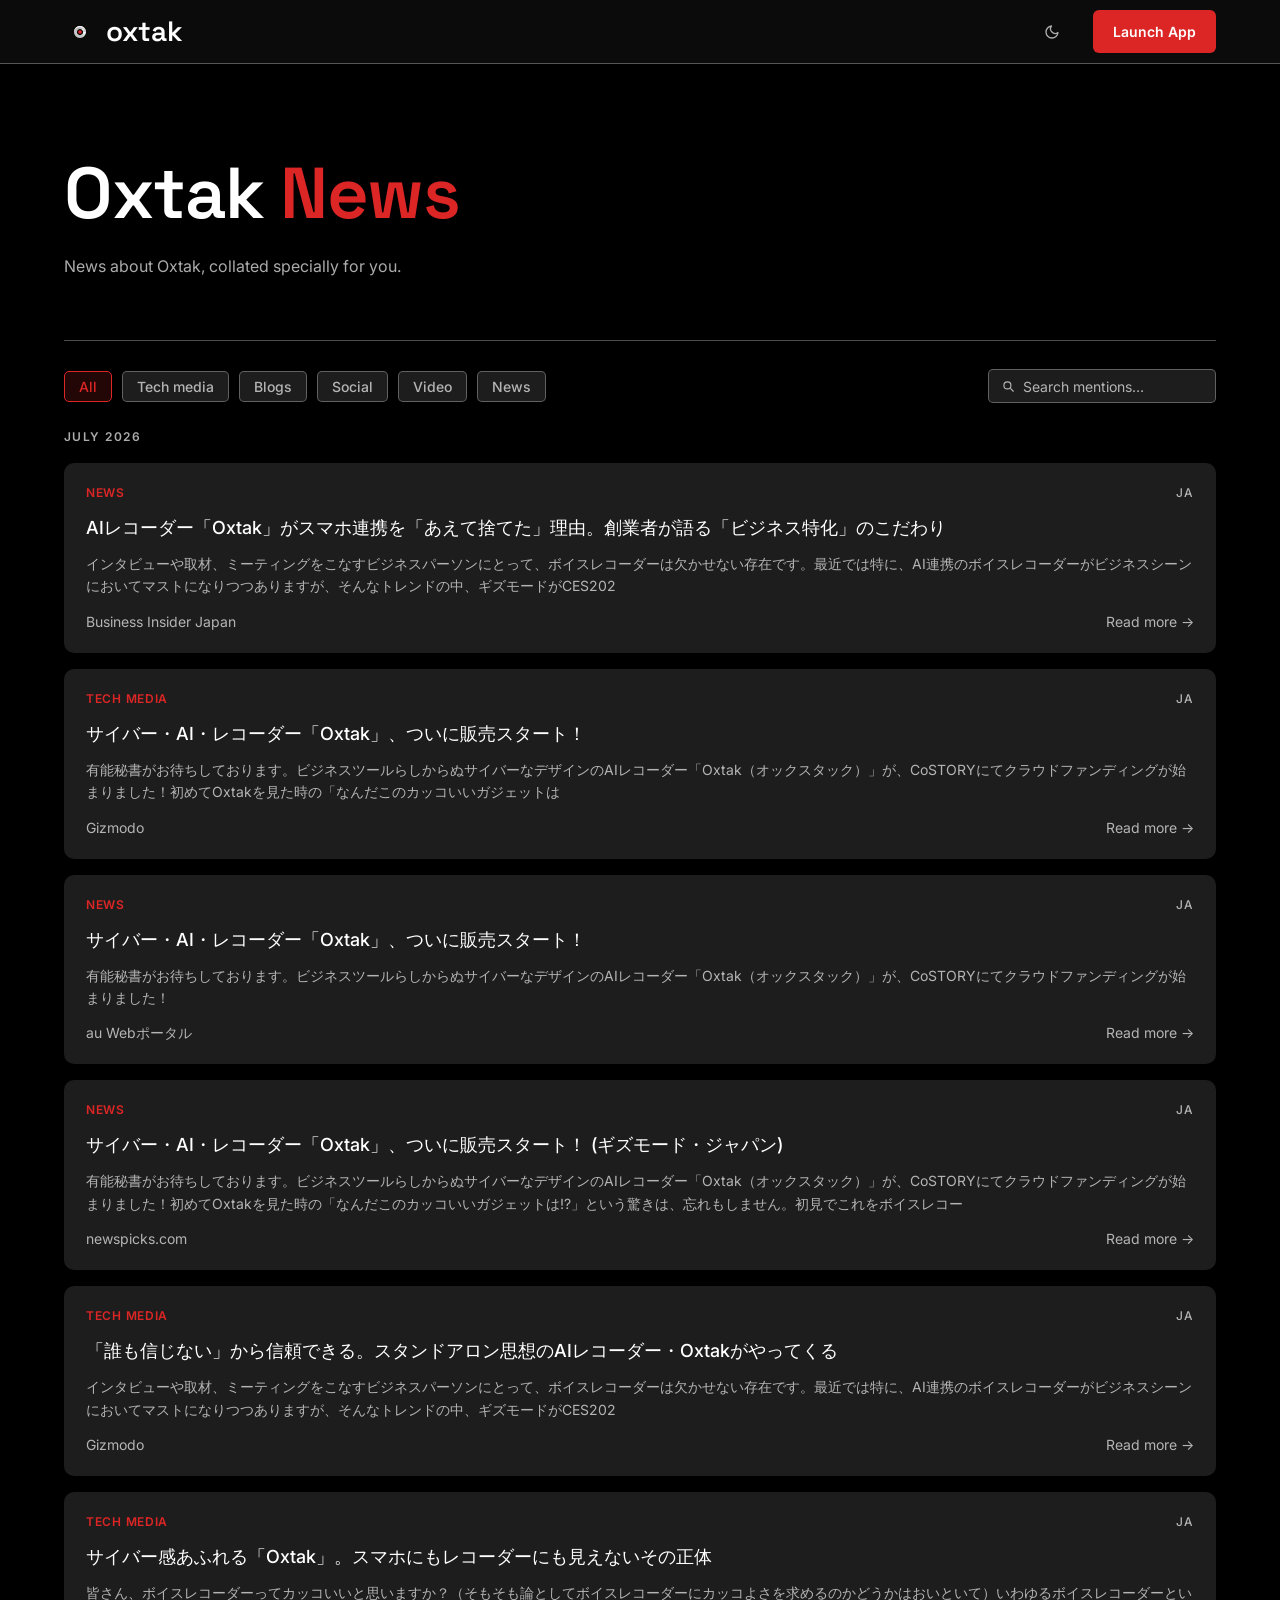
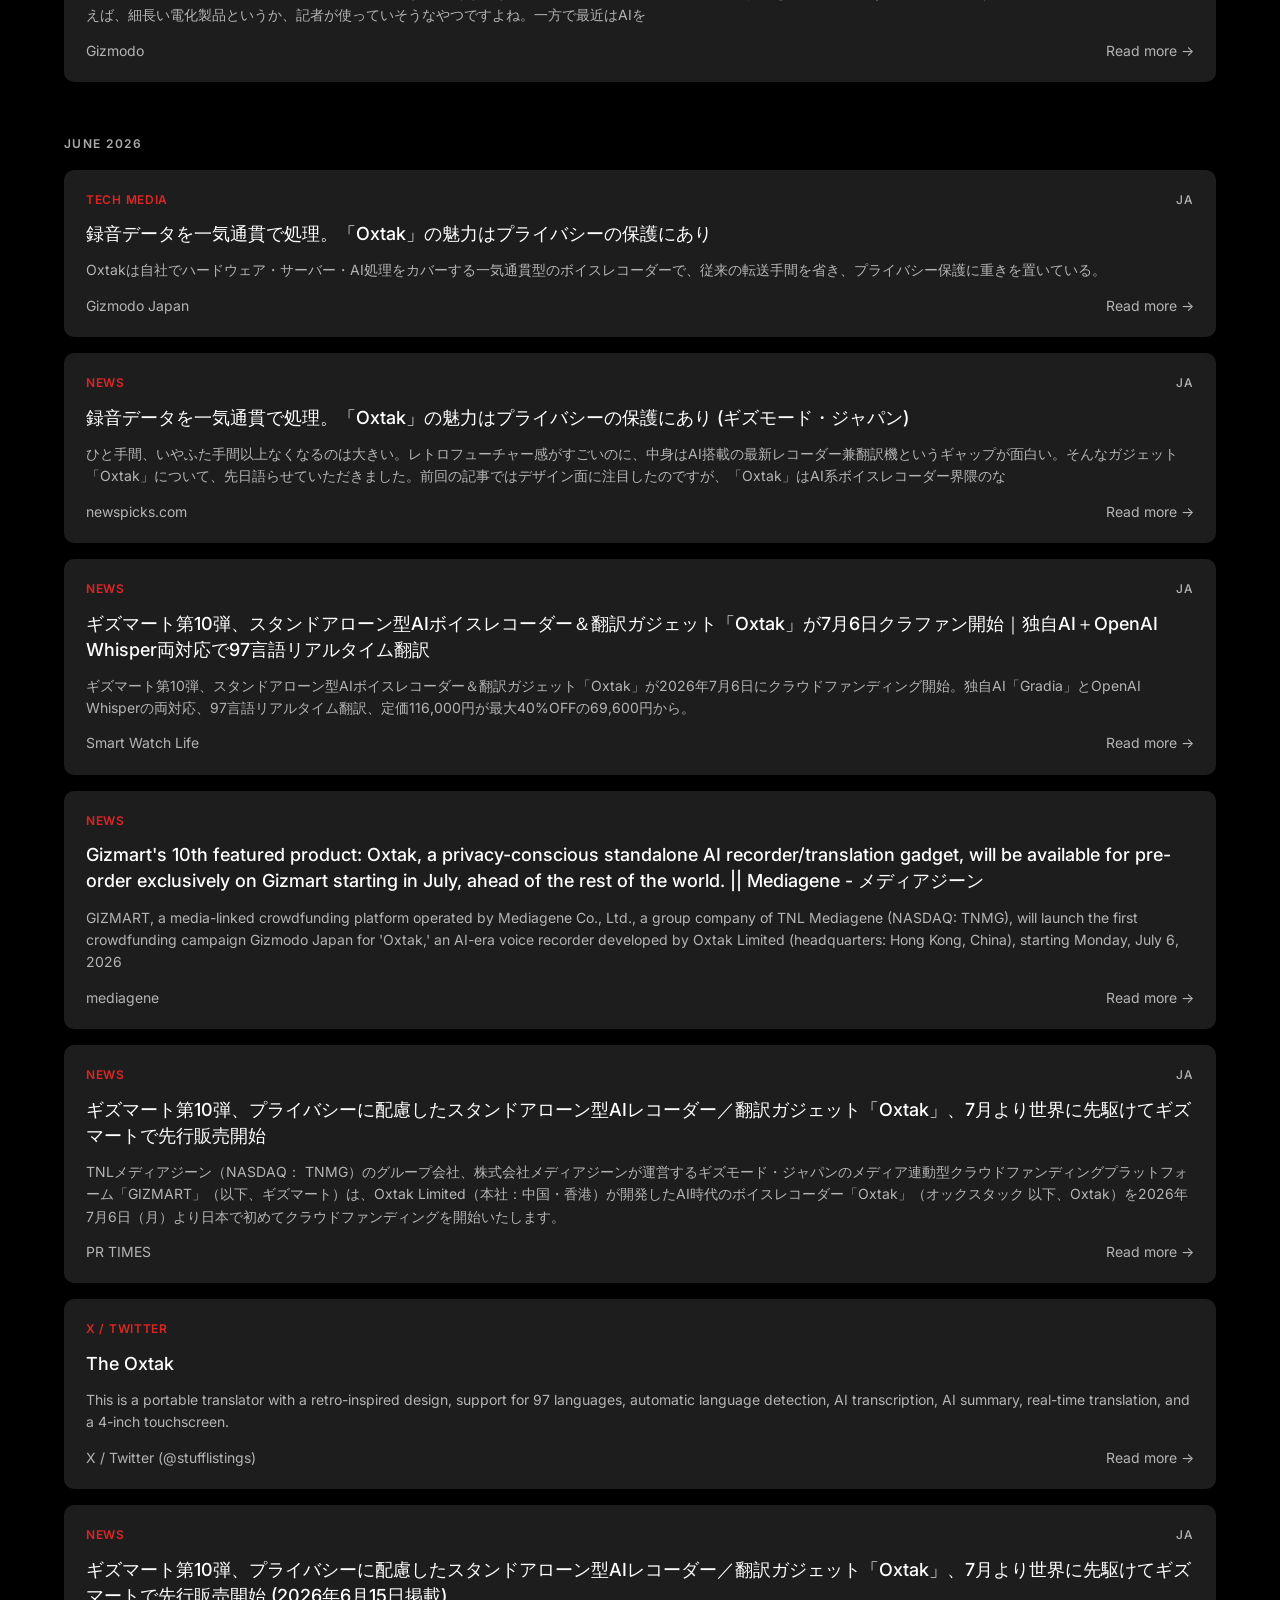
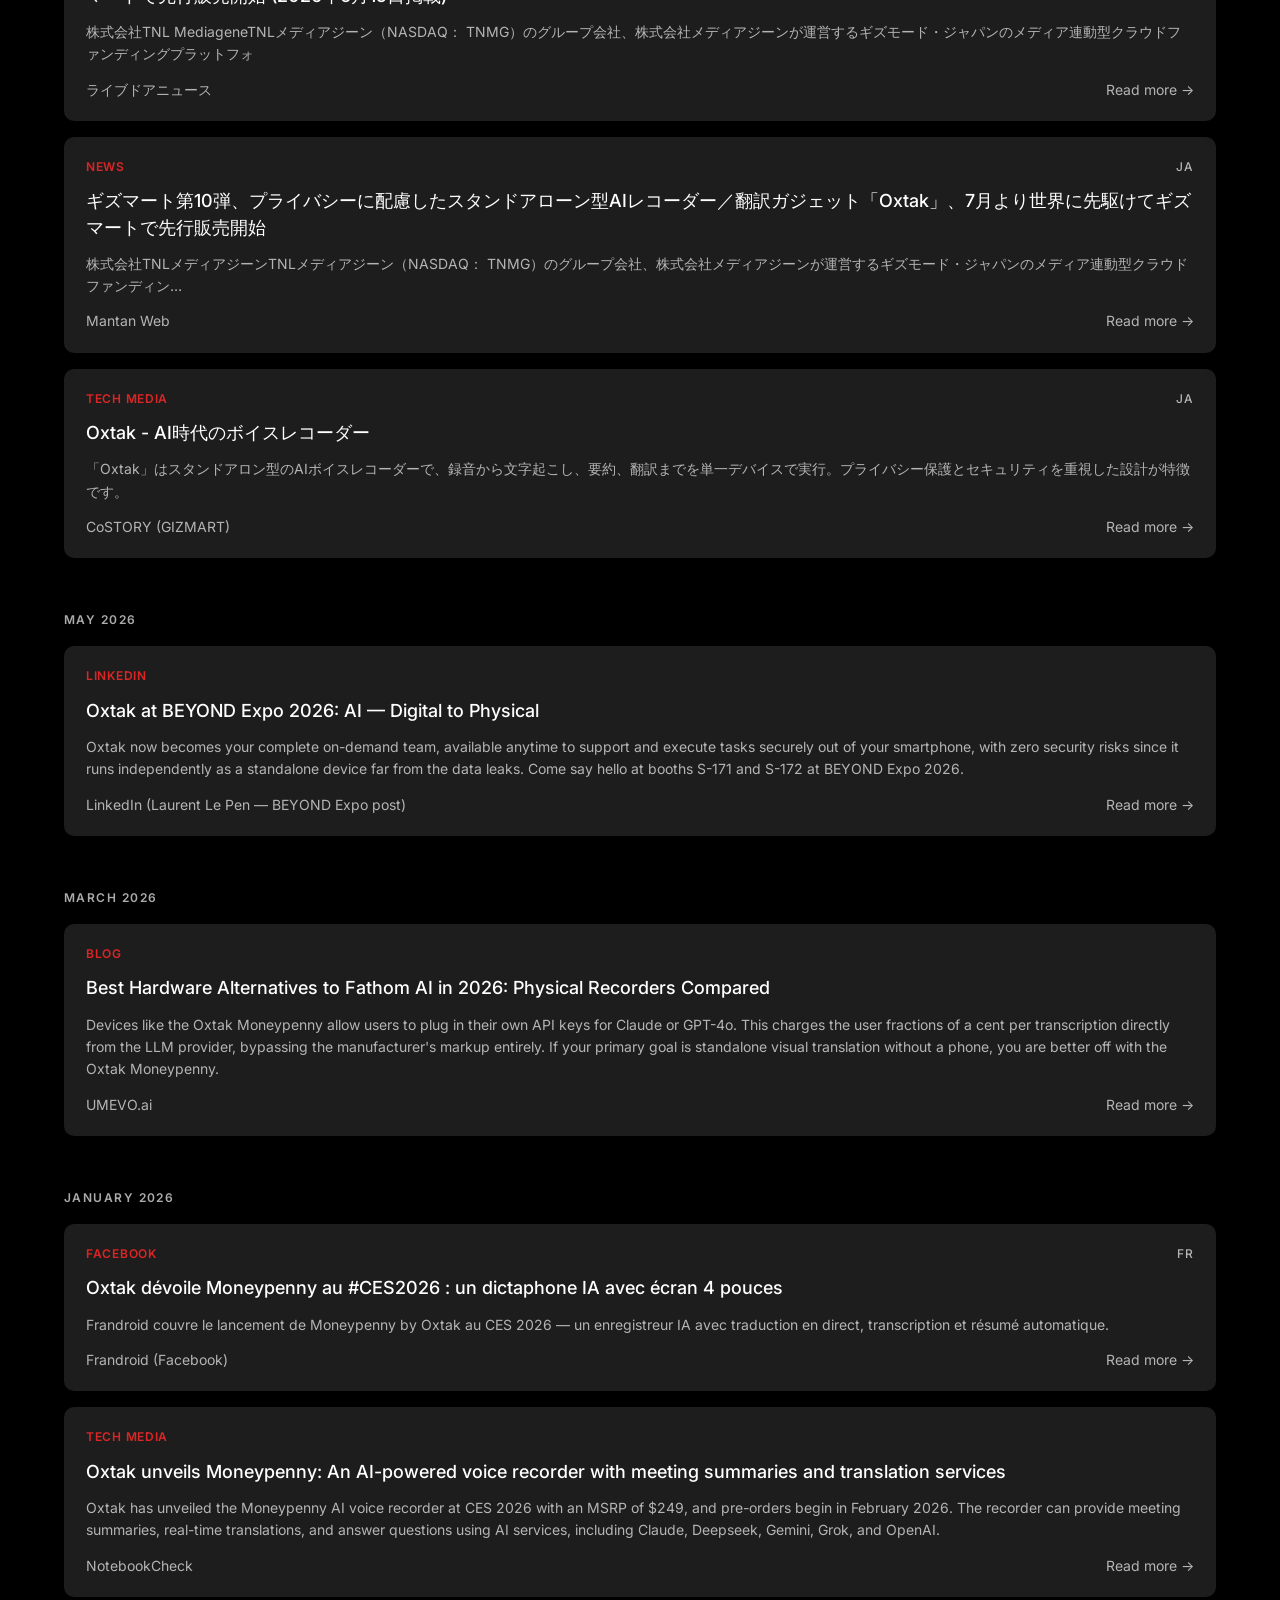
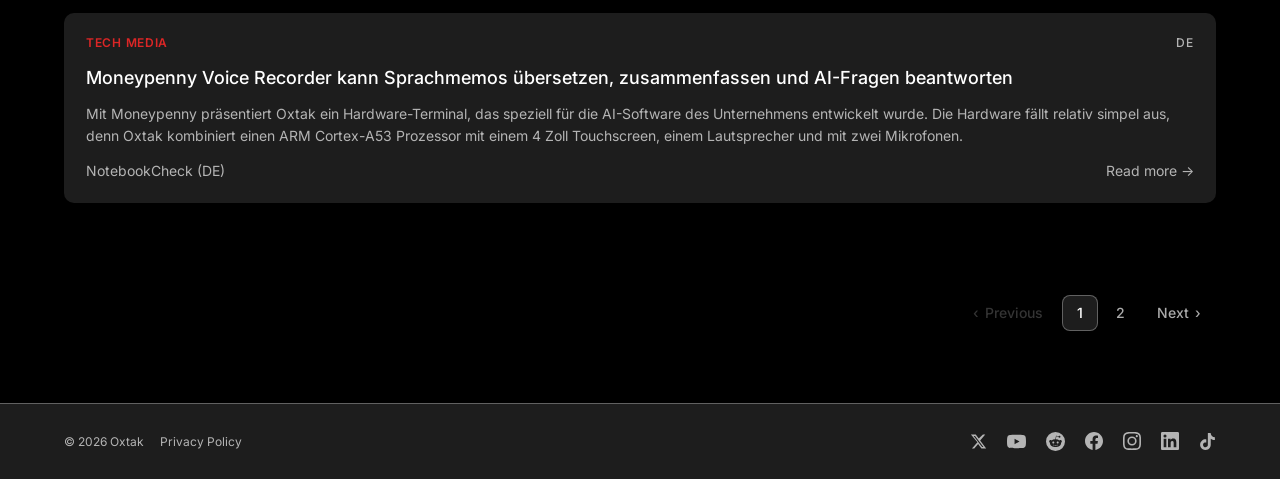
==== commit 4457cd6d: "added pagination" ====
--- a/docs/index.html
+++ b/docs/index.html
@@ -10,6 +10,7 @@
   <link rel="preconnect" href="https://fonts.gstatic.com" crossorigin>
   <link href="https://fonts.googleapis.com/css2?family=Inter:wght@300..700&family=Space+Grotesk:wght@300..700&display=swap" rel="stylesheet">
   <link rel="stylesheet" href="style.css">
+  <link rel="shortcut icon" href="https://oxtak.com/cdn/shop/files/Image_20250929180710_24_5.jpg?crop=center&amp;height=32&amp;v=1764658626&amp;width=32" sizes="32x32" type="image/jpeg">
 </head>
 <body>
 
@@ -65,6 +66,8 @@
   <!-- Timeline -->
   <div class="timeline" id="timeline"></div>
 
+  <div id="pagination" class="pagination"></div>
+
   <div class="empty-state" id="emptyState">
     <svg width="32" height="32" fill="none" viewBox="0 0 24 24" stroke="currentColor" stroke-width="1.5">
       <path stroke-linecap="round" stroke-linejoin="round" d="M9.172 16.172a4 4 0 015.656 0M9 10h.01M15 10h.01M21 12a9 9 0 11-18 0 9 9 0 0118 0z"/>
--- a/docs/style.css
+++ b/docs/style.css
@@ -33,11 +33,9 @@
   margin: 0;
   padding: 0;
 }
-
 html {
   scroll-behavior: smooth;
 }
-
 body {
   background: var(--bg);
   color: var(--white);
@@ -47,9 +45,9 @@
   -webkit-font-smoothing: antialiased;
 }
 
+
 /* --- Nav --- */
 nav {
-  font-family: var(--font-heading);
   position: sticky;
   top: 0;
   z-index: 100;
@@ -63,8 +61,8 @@
   padding: 0 clamp(1.5rem, 5vw, 4rem);
   height: 64px;
 }
-
 .nav-logo {
+  font-family: var(--font-heading);
   display: flex;
   align-items: center;
   gap: 10px;
@@ -74,27 +72,23 @@
   font-weight: 600;
   letter-spacing: -0.3px;
 }
-
 .logo-img {
   height: 32px;
   width: auto;
   flex-shrink: 0;
 }
-
 .nav-links {
   display: flex;
   gap: 1.5rem;
   align-items: center;
   opacity: 1;
 }
-
 .nav-links a {
   color: var(--muted);
   text-decoration: none;
   font-size: 14px;
   transition: color .15s;
 }
-
 .nav-links a:hover {
   color: var(--white-btn);
 }
@@ -112,7 +106,6 @@
   justify-content: center;
   flex-shrink: 0;
 }
-
 .theme-toggle:hover {
   color: var(--white);
   background: var(--border);
@@ -122,29 +115,28 @@
 .nav-links .btn-launch {
   background: var(--red);
   color: var(--white-btn);
-  padding: 7px 16px;
+  padding: 10px 20px;
   border-radius: 6px;
   font-size: 14px;
-  font-weight: 500;
-}
-
+  font-weight: 600;
+  font-family: var(--font);
+}
 .nav-links .btn-launch:hover {
   opacity: 0.9;
 }
 
 /* --- Page wrapper --- */
 .page {
-  max-width: 1320px;
+  max-width: 1280px;
   margin: 0 auto;
   padding: 0 clamp(1.5rem, 5vw, 4rem);
 }
 
 /* --- Hero --- */
 .hero {
-  padding: 64px 0 36px;
+  padding: 90px 0 60px;
   border-bottom: 0.5px solid var(--border);
 }
-
 .hero-eyebrow {  /* currently not in use */
   display: inline-flex;
   align-items: center;
@@ -156,7 +148,6 @@
   color: var(--red);
   margin-bottom: 8px;
 }
-
 .hero h1 {
   font-family: var(--font-heading);
   font-size: 72px;
@@ -166,17 +157,16 @@
   color: var(--white);
   margin-bottom: 20px;
 }
-
 .hero h1 span {
   color: var(--red);
 }
-
 .hero-sub {
   font-size: 16px;
   color: var(--muted);
   max-width: 580px;
   line-height: 1.7;
 }
+
 
 /* --- Filter bar --- */
 .filters {
@@ -186,7 +176,6 @@
   padding: 28px 0 24px;
   flex-wrap: wrap;
 }
-
 .filter-btn {
   background: var(--bg2);
   border: 0.5px solid var(--border);
@@ -200,18 +189,15 @@
   font-family: var(--font);
   white-space: nowrap;
 }
-
 .filter-btn:hover {
   border-color: var(--border-hover);
   color: var(--white);
 }
-
 .filter-btn.active {
   background: var(--red-dim);
   border-color: var(--red);
   color: var(--red);
 }
-
 .filter-spacer {
   flex: 1;
 }
@@ -227,16 +213,13 @@
   height: 34px;
   transition: border-color 0.15s;
 }
-
 .search-wrap:focus-within {
   border-color: var(--border-hover);
 }
-
 .search-wrap svg {
   color: var(--muted);
   flex-shrink: 0;
 }
-
 .search-input {
   background: transparent;
   border: none;
@@ -246,20 +229,18 @@
   font-family: var(--font);
   width: 180px;
 }
-
 .search-input::placeholder {
   color: var(--muted);
 }
+
 
 /* --- Timeline / cards --- */
 .timeline {
-  padding-bottom: 80px;
-}
-
+  padding-bottom: 32px;
+}
 .timeline-group {
   margin-bottom: 52px;
 }
-
 .timeline-month {
   font-size: 12px;
   font-weight: 600;
@@ -277,7 +258,6 @@
   grid-template-columns: repeat(auto-fill, minmax(min(700px, 100%), 1fr));
   gap: 16px;
 }
-
 .mention-card {
   background: var(--bg2);
   border-radius: 10px;
@@ -289,7 +269,6 @@
   transition: transform 0.1s;
   cursor: pointer;
 }
-
 .mention-card:hover {
   transform: translateY(-1.67px);
 }
@@ -330,7 +309,6 @@
   -webkit-box-orient: vertical;
   overflow: hidden;
 }
-
 .card-snippet {
   font-size: 14px;
   color: var(--muted);
@@ -340,27 +318,24 @@
   -webkit-box-orient: vertical;
   overflow: hidden;
 }
-
 .card-footer {
   display: flex;
   align-items: center;
   justify-content: space-between;
   margin-top: auto;
 }
-
 .card-source {
   font-size: 14px;
   color: var(--muted);
 }
-
 .card-arrow {
   color: var(--muted);
   font-size: 14px;
 }
-
 .mention-card:hover .card-arrow {
   color: var(--white);
 }
+
 
 /* --- Empty state --- */
 .empty-state {
@@ -369,22 +344,20 @@
   color: var(--muted);
   display: none;
 }
-
 .empty-state svg {
   margin-bottom: 16px;
   opacity: 0.3;
 }
-
 .empty-state p {
   font-size: 14px;
 }
+
 
 /* --- Footer --- */
 .site-footer {
   background: var(--bg2);
   border-top: 0.5px solid var(--border);
 }
-
 .footer-inner {
   display: flex;
   align-items: center;
@@ -393,12 +366,10 @@
   gap: 16px;
   padding: 28px 0;
 }
-
 .footer-copy {
   font-size: 12px;
   color: var(--muted);
 }
-
 .footer-socials {
   display: flex;
   align-items: center;
@@ -412,10 +383,61 @@
   text-decoration: none;
   transition: color 0.15s;
 }
-
 .social-link:hover {
   color: var(--white);
 }
+
+
+/* --- Pagination --- */
+.pagination {
+  display: flex;
+  align-items: center;
+  justify-content: flex-end;
+  gap: 4px;
+  padding: 8px 0 72px;
+}
+.pg-btn {
+  background: transparent;
+  border: 0.5px solid transparent;
+  color: var(--muted);
+  font-size: 14px;
+  font-weight: 500;
+  font-family: var(--font);
+  min-width: 36px;
+  height: 36px;
+  padding: 0 10px;
+  border-radius: 8px;
+  cursor: pointer;
+  transition: all 0.15s;
+  display: inline-flex;
+  align-items: center;
+  justify-content: center;
+  white-space: nowrap;
+}
+.pg-btn:hover:not(:disabled) {
+  border-color: var(--border);
+  color: var(--white);
+}
+.pg-btn.pg-active {
+  border-color: var(--border);
+  color: var(--white);
+  background: var(--bg2);
+}
+.pg-btn:disabled {
+  opacity: 0.3;
+  cursor: default;
+}
+.pg-arrow {
+  padding: 0 14px;
+  gap: 6px;
+}
+.pg-ellipsis {
+  color: var(--muted);
+  font-size: 14px;
+  padding: 0 6px;
+  user-select: none;
+}
+
 
 /* --- Responsive --- */
 @media (max-width: 900px) {
@@ -425,6 +447,13 @@
   }
   .card-grid {
     grid-template-columns: 1fr;
+    gap: 14px;
+  }
+  .card-title {
+    font-size: 16px;
+  }
+  .timeline-group {
+    margin-bottom: 40px;
   }
 }
 
@@ -451,4 +480,36 @@
   .search-input {
     width: 100%;
   }
-}
+  .hero-sub {
+    font-size: 14px;
+  }
+  .mention-card {
+    padding: 16px 18px;
+    gap: 10px;
+  }
+  .card-grid {
+    gap: 12px;
+  }
+  .timeline-group {
+    margin-bottom: 32px;
+  }
+  .pagination {
+    justify-content: center;
+  }
+  .pg-label {
+    display: none;
+  }
+}
+
+@media (max-width: 420px) {
+  .hero h1 {
+    font-size: 32px;
+    letter-spacing: -0.5px;
+  }
+  .card-title {
+    font-size: 15px;
+  }
+  .mention-card {
+    padding: 14px 16px;
+  }
+}
